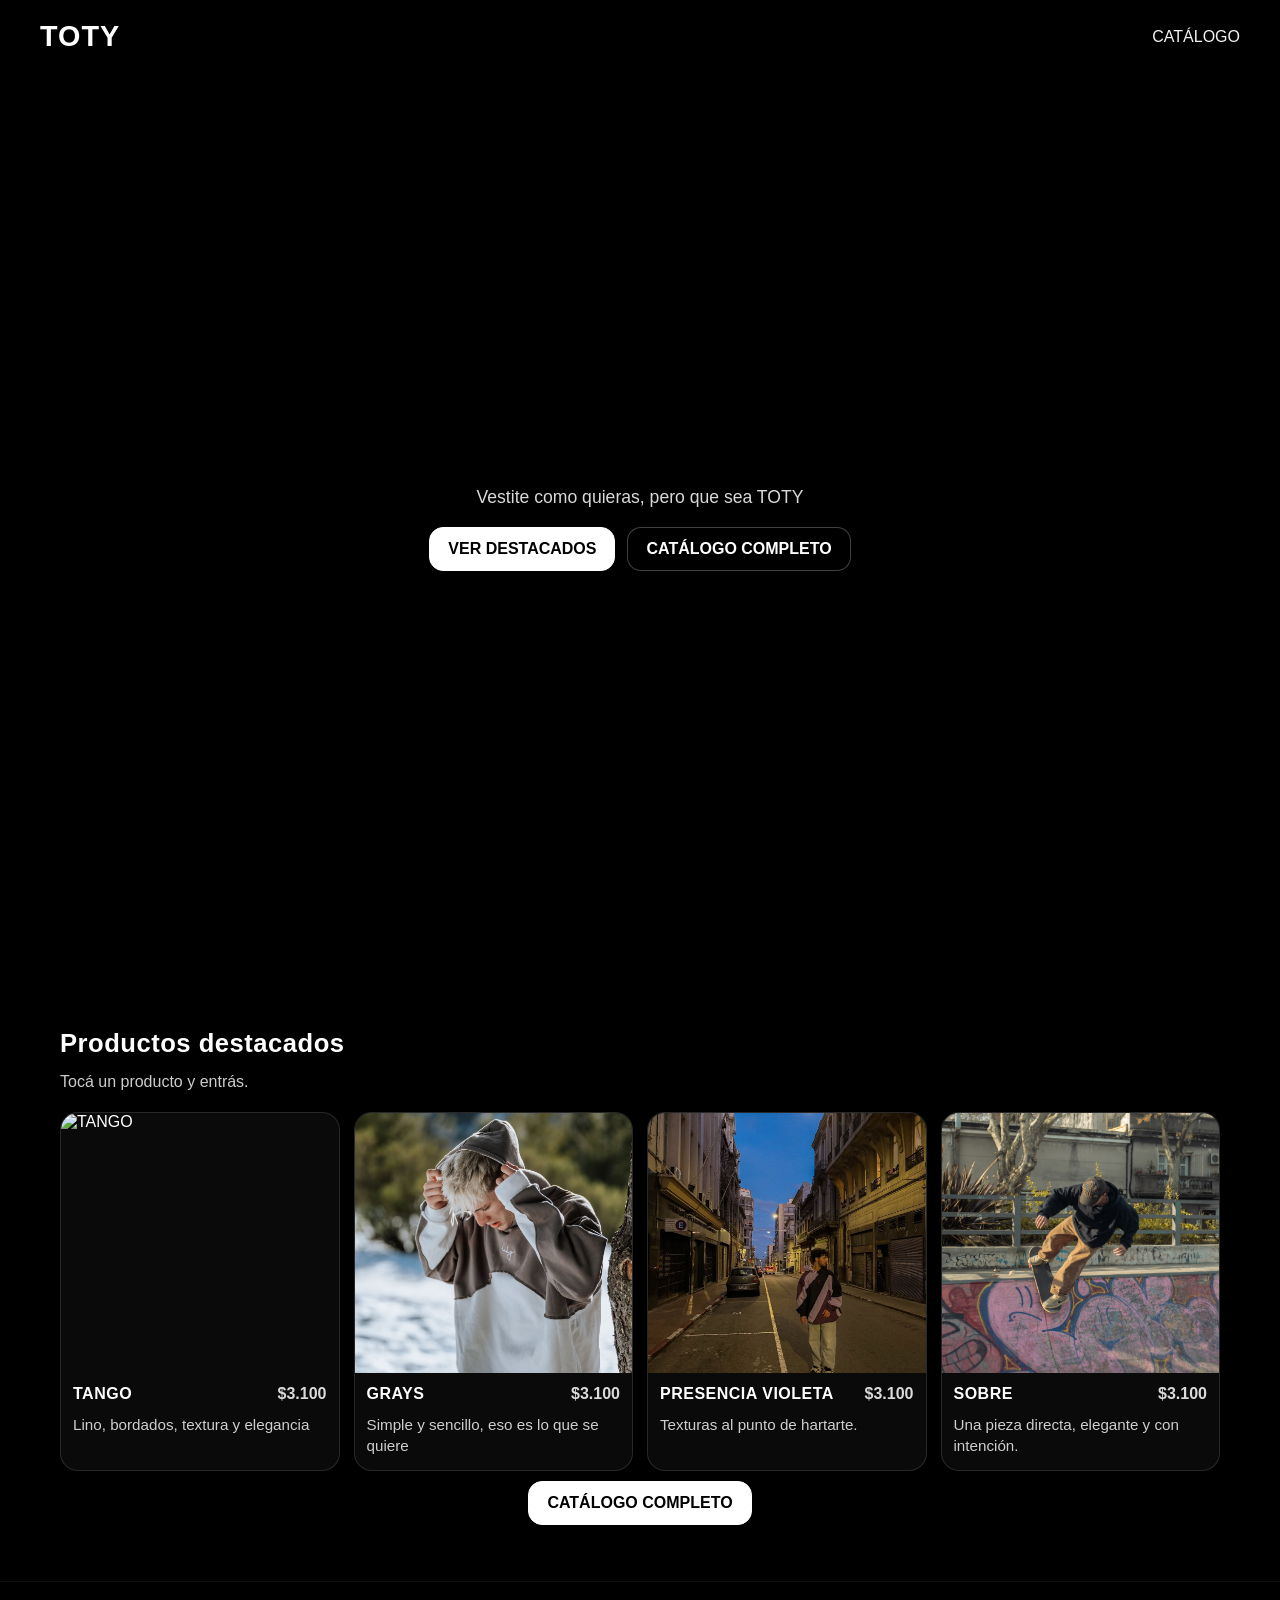
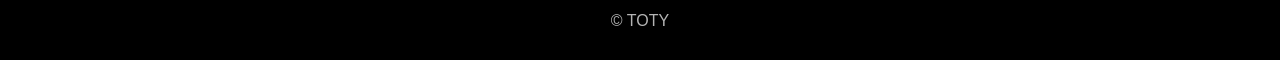
==== index.html @ a70271f5 "Update index.html" ====
<!DOCTYPE html>
<html lang="es">
<head>
  <meta charset="UTF-8" />
  <meta name="viewport" content="width=device-width, initial-scale=1.0" />
  <title>TOTY</title>
  <link rel="icon" type="image/png" href="favicon.jpg">

  <style>
    * { margin: 0; padding: 0; box-sizing: border-box; }

    body{
      font-family: 'Poppins', sans-serif;
      background: black;
      color: white;
      overflow-x: hidden;
    }

    header{
      padding: 20px 40px;
      display: flex;
      justify-content: space-between;
      align-items: center;
      background-color: rgba(0, 0, 0, 0.8);
      position: sticky;
      top: 0;
      z-index: 5;
      backdrop-filter: blur(8px);
    }

    .logo{
      font-size: 1.8rem;
      font-weight: bold;
      text-decoration: none;
      color: white;
      letter-spacing: 1px;
    }

    nav a{
      color: white;
      text-decoration: none;
      font-size: 1rem;
      opacity: .95;
    }

    /* HERO */
    .video-section{
      position: relative;
      width: 100%;
      height: 100vh;
      overflow: hidden;
      display: block;
    }

    /* En iOS usamos portada */
    .video-section.ios-no-video{
      background: #000 url("material/portada.jpg") center center / cover no-repeat;
    }

    video{
      width: 100%;
      height: 100vh;
      object-fit: cover;
      position: absolute;
      top: 0;
      left: 0;
      z-index: -2;
    }

    .video-section.ios-no-video video{ display:none; }

    .overlay{
      position: absolute;
      top: 0; left: 0;
      width: 100%; height: 100%;
      background: rgba(0,0,0,0.6);
      z-index: -1;
    }

    .hero-content{
      position:absolute;
      inset:0;
      display:flex;
      align-items:center;
      justify-content:center;
      text-align:center;
      padding: 0 20px;
      z-index: 1;
      pointer-events:none; /* dejamos que los clicks “pasen” salvo en links */
    }

    .hero-box{
      max-width: 820px;
      pointer-events:auto;
    }

    .hero-box p{
      margin-top: 10px;
      opacity: .85;
      line-height: 1.4;
      font-size: 1.1rem;
    }

    .cta-row{
      margin-top: 18px;
      display:flex;
      gap:12px;
      justify-content:center;
      flex-wrap:wrap;
    }

    .btn{
      display:inline-block;
      padding: 12px 18px;
      border-radius: 14px;
      text-decoration:none;
      font-weight:700;
      border: 1px solid rgba(255,255,255,.25);
      background: rgba(0,0,0,.35);
      backdrop-filter: blur(6px);
      color: white;
      pointer-events:auto;
    }

    .btn.primary{
      background: white;
      color: black;
      border-color: white;
    }

    /* ===== iOS: destacados dentro del primer pantallazo ===== */
    .ios-featured{
      position:absolute;
      left:0;
      right:0;
      bottom: 16px;
      padding: 0 16px;
      z-index: 2;
      display:none; /* solo iOS */
      pointer-events:auto;
    }

    body.is-ios .ios-featured{ display:block; }

    /* En iOS bajamos un poco el hero para que se “insinúe” que hay contenido */
    body.is-ios .video-section{ height: 92vh; }
    body.is-ios video{ display:none; }

    .ios-featured .label{
      text-align:left;
      font-weight:800;
      letter-spacing:.6px;
      font-size: .95rem;
      margin-bottom: 10px;
      opacity:.95;
    }

    .ios-strip{
      display:flex;
      gap: 12px;
      overflow-x: auto;
      -webkit-overflow-scrolling: touch;
      scroll-snap-type: x mandatory;
      padding-bottom: 6px;
    }

    .ios-strip::-webkit-scrollbar{ display:none; }

    .ios-card{
      min-width: 240px;
      flex: 0 0 auto;
      scroll-snap-align: start;
      text-decoration:none;
      color:white;
      border: 1px solid rgba(255,255,255,.14);
      border-radius: 18px;
      overflow:hidden;
      background: rgba(255,255,255,.05);
    }

    .ios-card img{
      width: 100%;
      height: 160px;
      object-fit: cover;
      display:block;
    }

    .ios-card .meta{
      padding: 10px 12px 12px 12px;
      display:flex;
      justify-content:space-between;
      gap:10px;
      align-items:flex-start;
    }

    .ios-card .name{ font-weight:800; letter-spacing:.4px; }
    .ios-card .price{ opacity:.85; font-weight:700; white-space:nowrap; }

    /* SECCIONES */
    .section{
      padding: 56px 20px;
      max-width: 1200px;
      margin: 0 auto;
    }

    .section h2{
      font-size: 1.6rem;
      margin-bottom: 12px;
      letter-spacing: .5px;
    }

    .section p.sub{
      opacity: .8;
      margin-bottom: 18px;
      line-height: 1.5;
    }

    .grid{
      display:grid;
      grid-template-columns: repeat(4, minmax(0, 1fr));
      gap: 14px;
    }

    @media (max-width: 980px){
      .grid{ grid-template-columns: repeat(2, minmax(0, 1fr)); }
      header{ padding: 16px 18px; }
    }

    /* CARD CLICKEABLE */
    .card-link{
      display:block;
      text-decoration:none;
      color:white;
      border: 1px solid rgba(255,255,255,.12);
      border-radius: 18px;
      overflow:hidden;
      background: rgba(255,255,255,.04);
      transition: transform .15s ease, border-color .15s ease;
    }

    .card-link:hover{
      transform: translateY(-2px);
      border-color: rgba(255,255,255,.28);
    }

    .card-link img{
      width:100%;
      height: 260px;
      object-fit: cover;
      display:block;
    }

    .card-link .info{
      padding: 12px;
      display:flex;
      justify-content:space-between;
      gap: 10px;
      align-items:flex-start;
    }

    .card-link .name{ font-weight: 800; letter-spacing: .5px; }
    .card-link .price{ opacity:.85; white-space:nowrap; font-weight:700; }

    .card-link .desc{
      padding: 0 12px 14px 12px;
      opacity:.8;
      font-size: .95rem;
      line-height: 1.35;
    }

    /* CTA catálogo completo */
    .catalogo-cta{
      display:flex;
      justify-content:center;
      padding: 10px 0 0 0;
    }

    footer{
      padding: 30px 20px;
      text-align:center;
      opacity:.7;
      border-top: 1px solid rgba(255,255,255,.08);
    }
  </style>
</head>

<body>

  <header>
    <a class="logo" href="index.html">TOTY</a>
    <nav>
      <a href="catalogo.html">CATÁLOGO</a>
    </nav>
  </header>

  <section class="video-section" id="videoSection">
    <video class="video-fondo" autoplay muted loop playsinline webkit-playsinline>
      <source src="material/video.mp4" type="video/mp4" />
    </video>

    <div class="overlay"></div>

    <div class="hero-content">
      <div class="hero-box">
        <p>Vestite como quieras, pero que sea TOTY</p>
        <div class="cta-row">
          <a class="btn primary" href="#destacados">VER DESTACADOS</a>
          <a class="btn" href="catalogo.html">CATÁLOGO COMPLETO</a>
        </div>
      </div>
    </div>

    <!-- iPhone: destacados en el primer pantallazo (swipe) -->
    <div class="ios-featured" id="iosFeatured">
      <div class="label">Destacados</div>
      <div class="ios-strip" id="iosStrip"></div>
    </div>
  </section>

  <section class="section" id="destacados">
    <h2>Productos destacados</h2>
    <p class="sub">Tocá un producto y entrás.</p>
    <div class="grid" id="featuredGrid"></div>

    <div class="catalogo-cta">
      <a class="btn primary" href="catalogo.html">CATÁLOGO COMPLETO</a>
    </div>
  </section>

  <footer>
    © TOTY
  </footer>

  <script>
    // Detectar iOS Safari
    (function() {
      const ua = navigator.userAgent || navigator.vendor || window.opera;
      const isIOS = /iPhone|iPad|iPod/i.test(ua);
      const isSafari = /Safari/i.test(ua) && !/CriOS|FxiOS|OPiOS|EdgiOS/i.test(ua);

      if (isIOS && isSafari) {
        document.body.classList.add("is-ios");
        const vs = document.getElementById("videoSection");
        if (vs) vs.classList.add("ios-no-video");
      }
    })();

    // Destacados (misma data para grilla y para iOS)
    const featuredProducts = [
      { id: "tango", name: "TANGO", price: "$3.100", img: "material/buzo negro/IMG_2158.JPG", desc: "Lino, bordados, textura y elegancia" },
      { id: "grays", name: "GRAYS", price: "$3.100", img: "material/buzo gris/SaveClip.App_451575151_7862133527204979_7448834506020092258_n.jpg", desc: "Simple y sencillo, eso es lo que se quiere" },
      { id: "presencia-violeta", name: "PRESENCIA VIOLETA", price: "$3.100", img: "material/buzo violeta/4.jpg", desc: "Texturas al punto de hartarte." },
      { id: "sobre", name: "SOBRE", price: "$3.100", img: "material/buzo sobre/1.jpg", desc: "Una pieza directa, elegante y con intención." }
    ];

    // Grilla normal (abajo)
    const grid = document.getElementById("featuredGrid");
    if (grid) {
      grid.innerHTML = featuredProducts.map(p => `
        <a class="card-link" href="catalogo.html?product=${encodeURIComponent(p.id)}" aria-label="Ver ${p.name}">
          <img src="${p.img}" alt="${p.name}">
          <div class="info">
            <div class="name">${p.name}</div>
            <div class="price">${p.price}</div>
          </div>
          <div class="desc">${p.desc}</div>
        </a>
      `).join("");
    }

    // iOS strip (dentro del hero)
    const iosStrip = document.getElementById("iosStrip");
    if (document.body.classList.contains("is-ios") && iosStrip) {
      iosStrip.innerHTML = featuredProducts.map(p => `
        <a class="ios-card" href="catalogo.html?product=${encodeURIComponent(p.id)}" aria-label="Ver ${p.name}">
          <img src="${p.img}" alt="${p.name}">
          <div class="meta">
            <div class="name">${p.name}</div>
            <div class="price">${p.price}</div>
          </div>
        </a>
      `).join("");
    }
  </script>

</body>
</html>
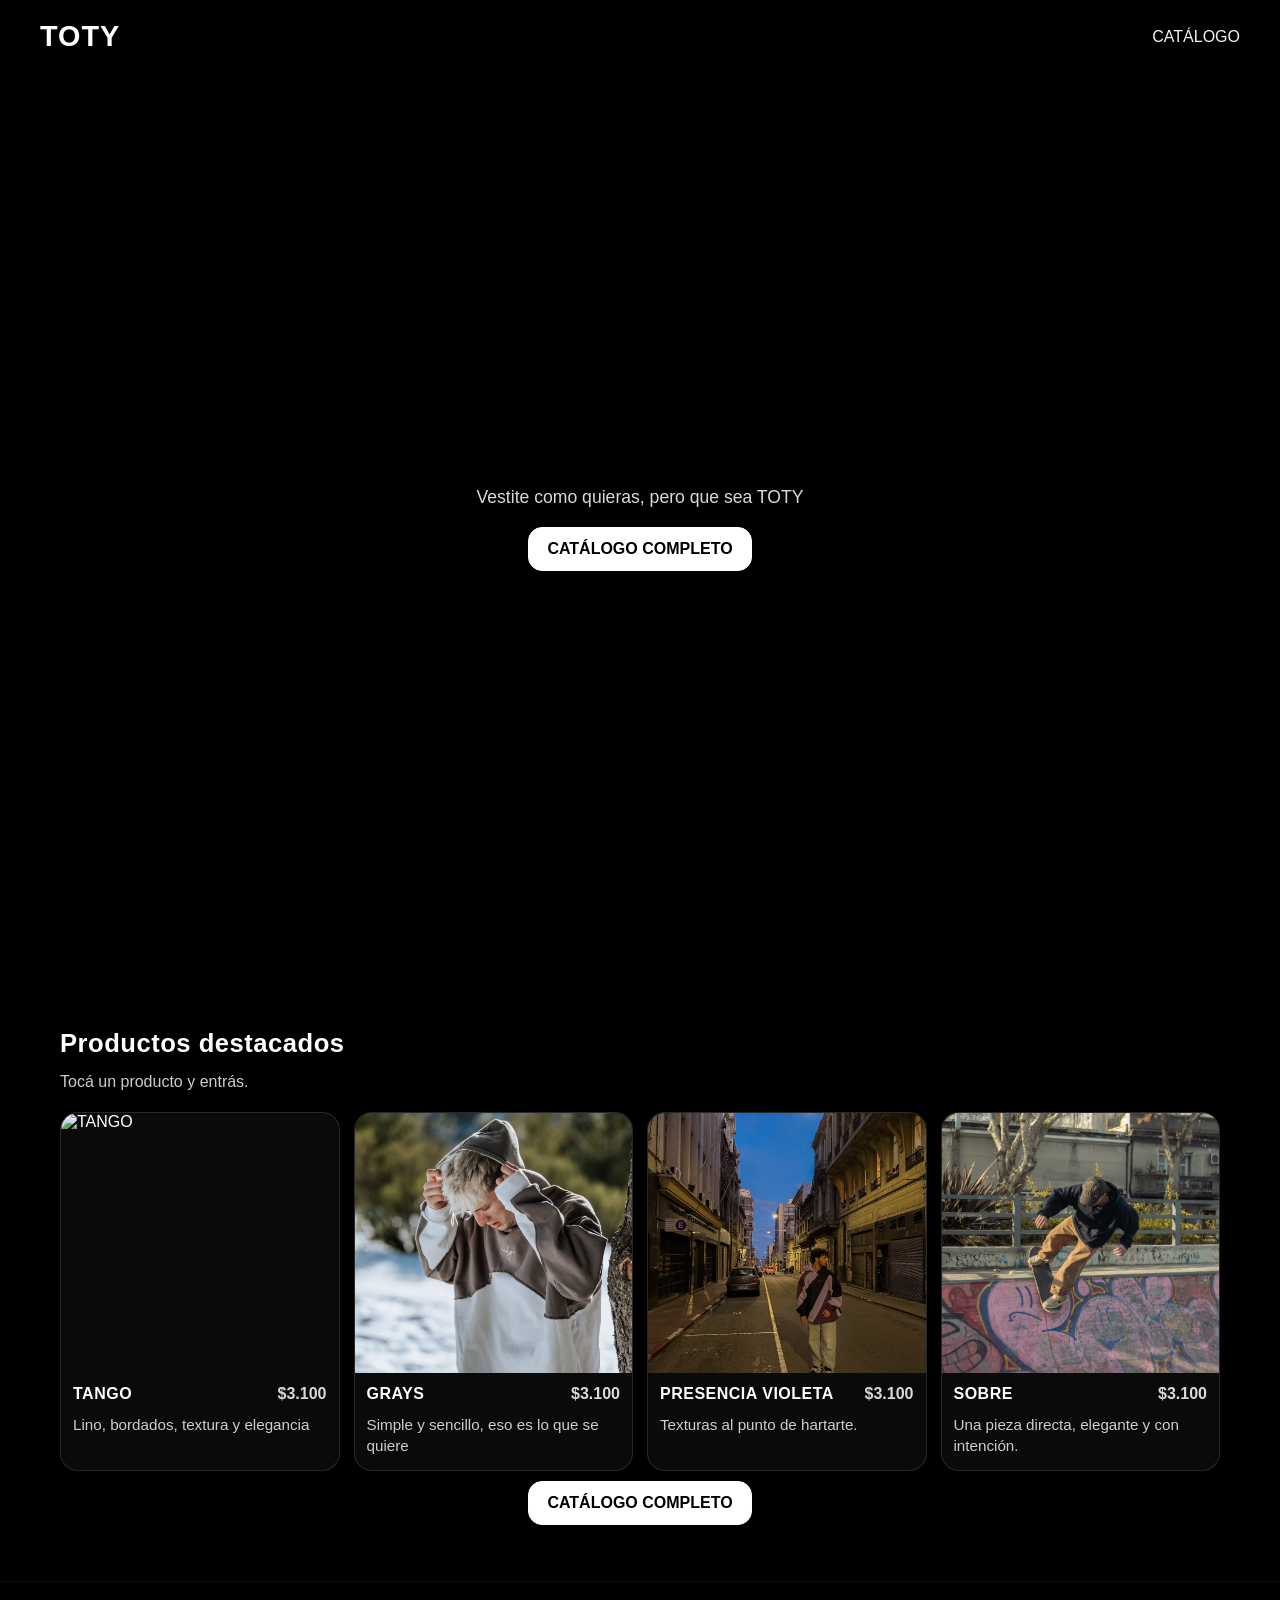
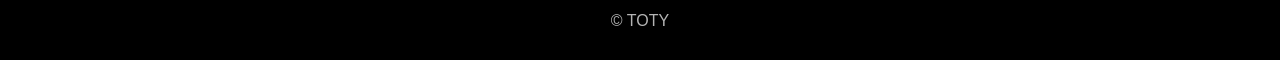
==== commit 833849b1: "Update index.html" ====
--- a/index.html
+++ b/index.html
@@ -43,18 +43,13 @@
       opacity: .95;
     }
 
-    /* HERO */
+    /* HERO (desktop / android / etc con video) */
     .video-section{
       position: relative;
       width: 100%;
       height: 100vh;
       overflow: hidden;
       display: block;
-    }
-
-    /* En iOS usamos portada */
-    .video-section.ios-no-video{
-      background: #000 url("material/portada.jpg") center center / cover no-repeat;
     }
 
     video{
@@ -66,8 +61,6 @@
       left: 0;
       z-index: -2;
     }
-
-    .video-section.ios-no-video video{ display:none; }
 
     .overlay{
       position: absolute;
@@ -86,12 +79,10 @@
       text-align:center;
       padding: 0 20px;
       z-index: 1;
-      pointer-events:none; /* dejamos que los clicks “pasen” salvo en links */
     }
 
     .hero-box{
       max-width: 820px;
-      pointer-events:auto;
     }
 
     .hero-box p{
@@ -119,7 +110,6 @@
       background: rgba(0,0,0,.35);
       backdrop-filter: blur(6px);
       color: white;
-      pointer-events:auto;
     }
 
     .btn.primary{
@@ -128,75 +118,102 @@
       border-color: white;
     }
 
-    /* ===== iOS: destacados dentro del primer pantallazo ===== */
-    .ios-featured{
+    /* ===== iPhone/Safari: HERO distinto (portada + destacados 2x2 arriba) ===== */
+    body.is-ios .video-section{
+      height: auto;
+      min-height: 0;
+      background: #000 url("material/portada.jpg") center center / cover no-repeat;
+
+      /* más aire arriba para ver más la foto */
+      padding: 96px 14px 18px 14px;
+    }
+
+    body.is-ios video{ display:none; }
+
+    body.is-ios .overlay{
       position:absolute;
-      left:0;
-      right:0;
-      bottom: 16px;
-      padding: 0 16px;
+      inset:0;
+      background: rgba(0,0,0,0.72);
+    }
+
+    body.is-ios .hero-content{
+      position: relative;
+      padding: 24px 0 14px 0;
+      align-items: flex-start;
+      justify-content: center;
+    }
+
+    body.is-ios .cta-row{
+      margin-top: 14px;
+    }
+
+    /* En iPhone: destacados dentro del hero, grilla premium */
+    .ios-featured-grid{
+      display:none;
+      position: relative;
       z-index: 2;
-      display:none; /* solo iOS */
-      pointer-events:auto;
-    }
-
-    body.is-ios .ios-featured{ display:block; }
-
-    /* En iOS bajamos un poco el hero para que se “insinúe” que hay contenido */
-    body.is-ios .video-section{ height: 92vh; }
-    body.is-ios video{ display:none; }
-
-    .ios-featured .label{
+      margin-top: 56px; /* bajada para que se vea más portada */
+    }
+
+    body.is-ios .ios-featured-grid{
+      display:block;
+    }
+
+    .ios-label{
+      font-weight: 800;
+      letter-spacing: .6px;
+      font-size: .95rem;
+      opacity: .95;
       text-align:left;
-      font-weight:800;
-      letter-spacing:.6px;
-      font-size: .95rem;
       margin-bottom: 10px;
-      opacity:.95;
-    }
-
-    .ios-strip{
-      display:flex;
-      gap: 12px;
-      overflow-x: auto;
-      -webkit-overflow-scrolling: touch;
-      scroll-snap-type: x mandatory;
-      padding-bottom: 6px;
-    }
-
-    .ios-strip::-webkit-scrollbar{ display:none; }
+    }
+
+    .ios-grid{
+      display:grid;
+      grid-template-columns: repeat(2, minmax(0, 1fr));
+      gap: 10px;
+    }
 
     .ios-card{
-      min-width: 240px;
-      flex: 0 0 auto;
-      scroll-snap-align: start;
+      display:block;
       text-decoration:none;
       color:white;
       border: 1px solid rgba(255,255,255,.14);
-      border-radius: 18px;
+      border-radius: 16px;
       overflow:hidden;
-      background: rgba(255,255,255,.05);
+      background: rgba(255,255,255,.06);
     }
 
     .ios-card img{
       width: 100%;
-      height: 160px;
+      aspect-ratio: 1 / 1;
       object-fit: cover;
       display:block;
     }
 
     .ios-card .meta{
-      padding: 10px 12px 12px 12px;
+      padding: 10px 10px 12px 10px;
       display:flex;
       justify-content:space-between;
-      gap:10px;
+      gap: 10px;
       align-items:flex-start;
     }
 
-    .ios-card .name{ font-weight:800; letter-spacing:.4px; }
-    .ios-card .price{ opacity:.85; font-weight:700; white-space:nowrap; }
-
-    /* SECCIONES */
+    .ios-card .name{
+      font-weight: 800;
+      letter-spacing: .4px;
+      font-size: .9rem;
+      line-height: 1.1;
+    }
+
+    .ios-card .price{
+      opacity: .82;
+      font-weight: 700;
+      font-size: .9rem;
+      white-space: nowrap;
+    }
+
+    /* SECCIONES (resto de la página) */
     .section{
       padding: 56px 20px;
       max-width: 1200px;
@@ -226,7 +243,6 @@
       header{ padding: 16px 18px; }
     }
 
-    /* CARD CLICKEABLE */
     .card-link{
       display:block;
       text-decoration:none;
@@ -268,7 +284,6 @@
       line-height: 1.35;
     }
 
-    /* CTA catálogo completo */
     .catalogo-cta{
       display:flex;
       justify-content:center;
@@ -280,6 +295,11 @@
       text-align:center;
       opacity:.7;
       border-top: 1px solid rgba(255,255,255,.08);
+    }
+
+    /* ✅ En iPhone/Safari: NO repetir destacados abajo */
+    body.is-ios #destacados{
+      display: none;
     }
   </style>
 </head>
@@ -303,20 +323,21 @@
     <div class="hero-content">
       <div class="hero-box">
         <p>Vestite como quieras, pero que sea TOTY</p>
+
         <div class="cta-row">
-          <a class="btn primary" href="#destacados">VER DESTACADOS</a>
-          <a class="btn" href="catalogo.html">CATÁLOGO COMPLETO</a>
+          <a class="btn primary" href="catalogo.html">CATÁLOGO COMPLETO</a>
+        </div>
+
+        <!-- iPhone: destacados arriba, grilla 2x2 -->
+        <div class="ios-featured-grid" id="iosFeaturedGrid">
+          <div class="ios-label">Destacados</div>
+          <div class="ios-grid" id="iosGrid"></div>
         </div>
       </div>
     </div>
-
-    <!-- iPhone: destacados en el primer pantallazo (swipe) -->
-    <div class="ios-featured" id="iosFeatured">
-      <div class="label">Destacados</div>
-      <div class="ios-strip" id="iosStrip"></div>
-    </div>
   </section>
 
+  <!-- Sección normal (solo desktop/Android). En iPhone se oculta por CSS. -->
   <section class="section" id="destacados">
     <h2>Productos destacados</h2>
     <p class="sub">Tocá un producto y entrás.</p>
@@ -332,7 +353,7 @@
   </footer>
 
   <script>
-    // Detectar iOS Safari
+    // Detectar iOS Safari (solo para cambiar layout)
     (function() {
       const ua = navigator.userAgent || navigator.vendor || window.opera;
       const isIOS = /iPhone|iPad|iPod/i.test(ua);
@@ -340,24 +361,22 @@
 
       if (isIOS && isSafari) {
         document.body.classList.add("is-ios");
-        const vs = document.getElementById("videoSection");
-        if (vs) vs.classList.add("ios-no-video");
       }
     })();
 
-    // Destacados (misma data para grilla y para iOS)
+    // ✅ Ahora cada destacado va DIRECTO al producto (url del HTML)
     const featuredProducts = [
-      { id: "tango", name: "TANGO", price: "$3.100", img: "material/buzo negro/IMG_2158.JPG", desc: "Lino, bordados, textura y elegancia" },
-      { id: "grays", name: "GRAYS", price: "$3.100", img: "material/buzo gris/SaveClip.App_451575151_7862133527204979_7448834506020092258_n.jpg", desc: "Simple y sencillo, eso es lo que se quiere" },
-      { id: "presencia-violeta", name: "PRESENCIA VIOLETA", price: "$3.100", img: "material/buzo violeta/4.jpg", desc: "Texturas al punto de hartarte." },
-      { id: "sobre", name: "SOBRE", price: "$3.100", img: "material/buzo sobre/1.jpg", desc: "Una pieza directa, elegante y con intención." }
+      { url: "tango.html", name: "TANGO", price: "$3.100", img: "material/buzo negro/IMG_2158.JPG", desc: "Lino, bordados, textura y elegancia" },
+      { url: "grays.html", name: "GRAYS", price: "$3.100", img: "material/buzo gris/SaveClip.App_451575151_7862133527204979_7448834506020092258_n.jpg", desc: "Simple y sencillo, eso es lo que se quiere" },
+      { url: "presenciaVioleta.html", name: "PRESENCIA VIOLETA", price: "$3.100", img: "material/buzo violeta/4.jpg", desc: "Texturas al punto de hartarte." },
+      { url: "sobre.html", name: "SOBRE", price: "$3.100", img: "material/buzo sobre/1.jpg", desc: "Una pieza directa, elegante y con intención." }
     ];
 
-    // Grilla normal (abajo)
+    // Grilla normal (desktop/Android)
     const grid = document.getElementById("featuredGrid");
     if (grid) {
       grid.innerHTML = featuredProducts.map(p => `
-        <a class="card-link" href="catalogo.html?product=${encodeURIComponent(p.id)}" aria-label="Ver ${p.name}">
+        <a class="card-link" href="${p.url}" aria-label="Ver ${p.name}">
           <img src="${p.img}" alt="${p.name}">
           <div class="info">
             <div class="name">${p.name}</div>
@@ -368,11 +387,11 @@
       `).join("");
     }
 
-    // iOS strip (dentro del hero)
-    const iosStrip = document.getElementById("iosStrip");
-    if (document.body.classList.contains("is-ios") && iosStrip) {
-      iosStrip.innerHTML = featuredProducts.map(p => `
-        <a class="ios-card" href="catalogo.html?product=${encodeURIComponent(p.id)}" aria-label="Ver ${p.name}">
+    // iPhone grid (2x2 arriba)
+    const iosGrid = document.getElementById("iosGrid");
+    if (document.body.classList.contains("is-ios") && iosGrid) {
+      iosGrid.innerHTML = featuredProducts.map(p => `
+        <a class="ios-card" href="${p.url}" aria-label="Ver ${p.name}">
           <img src="${p.img}" alt="${p.name}">
           <div class="meta">
             <div class="name">${p.name}</div>
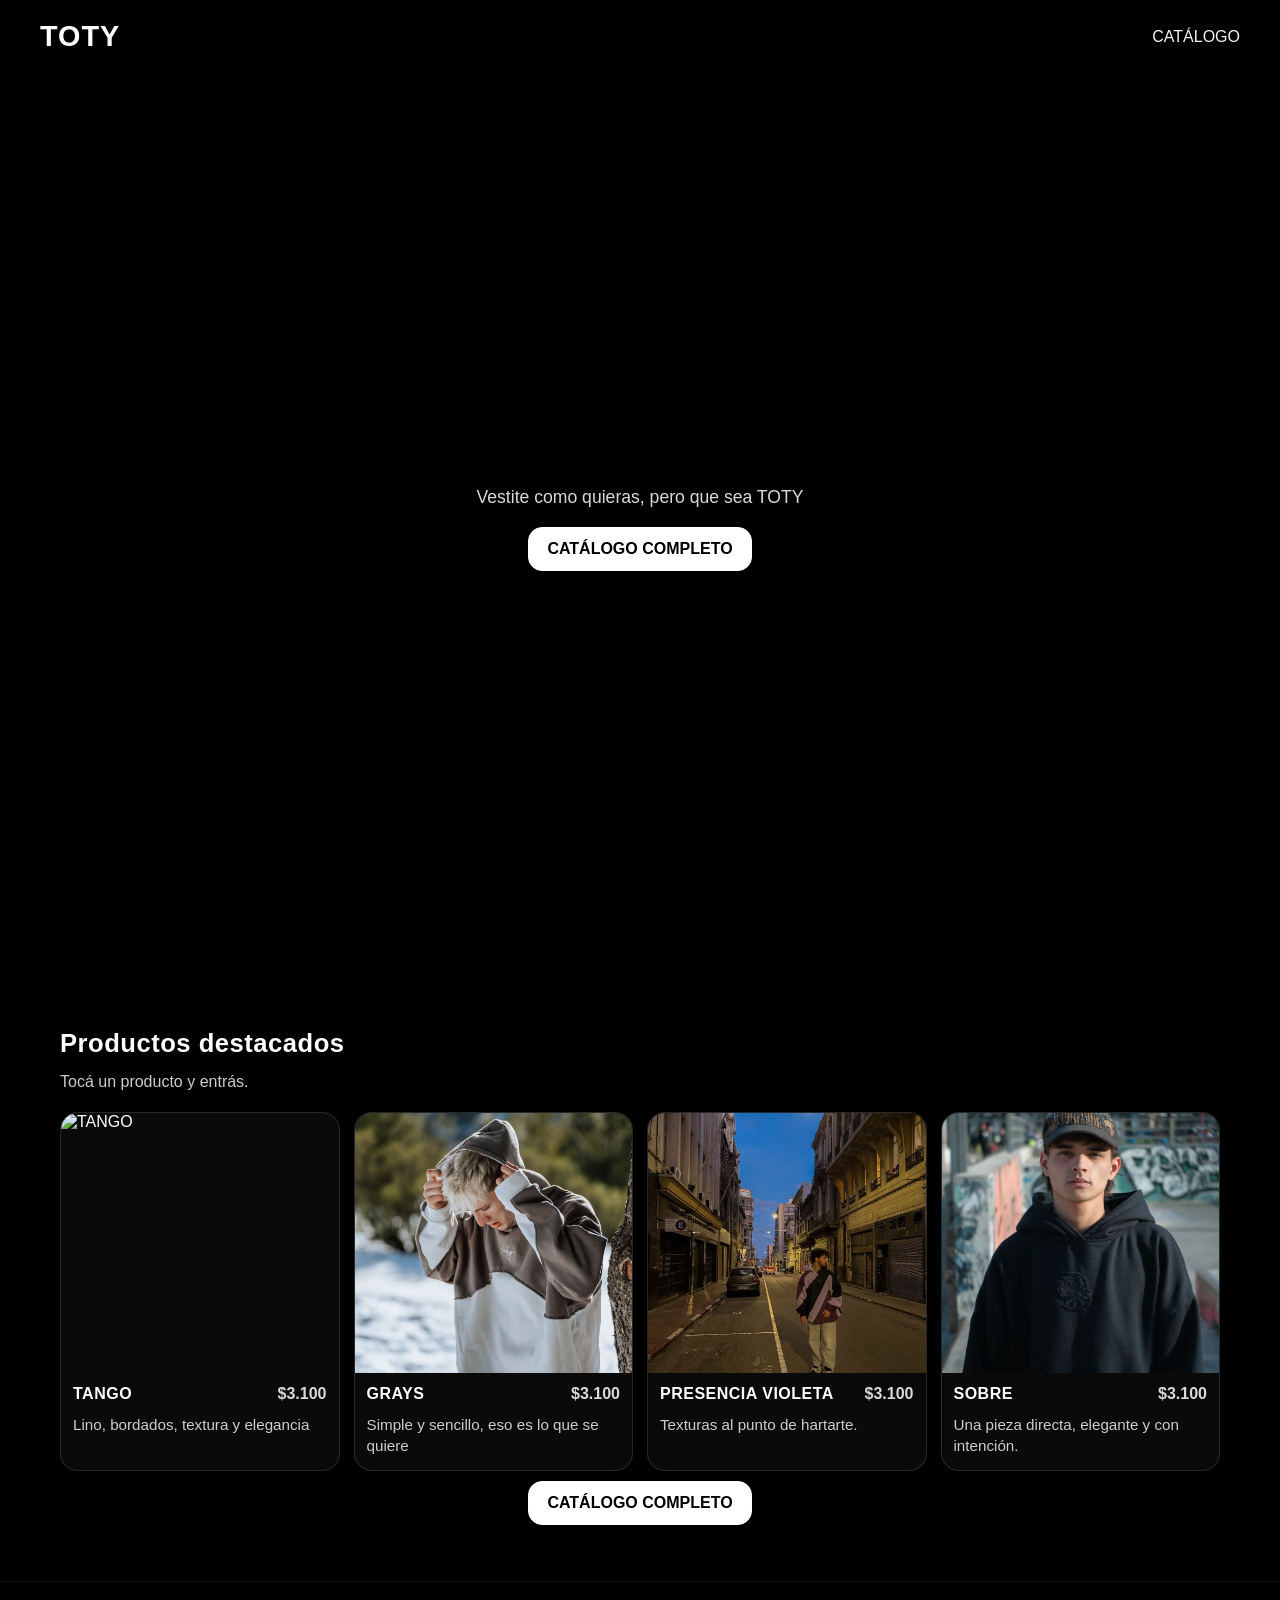
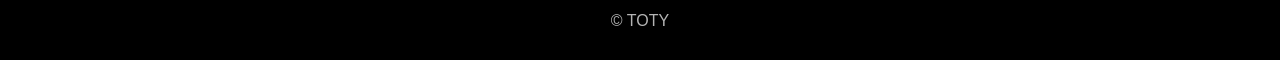
==== commit 19ffc7a3: "Update index.html" ====
--- a/index.html
+++ b/index.html
@@ -369,7 +369,7 @@
       { url: "tango.html", name: "TANGO", price: "$3.100", img: "material/buzo negro/IMG_2158.JPG", desc: "Lino, bordados, textura y elegancia" },
       { url: "grays.html", name: "GRAYS", price: "$3.100", img: "material/buzo gris/SaveClip.App_451575151_7862133527204979_7448834506020092258_n.jpg", desc: "Simple y sencillo, eso es lo que se quiere" },
       { url: "presenciaVioleta.html", name: "PRESENCIA VIOLETA", price: "$3.100", img: "material/buzo violeta/4.jpg", desc: "Texturas al punto de hartarte." },
-      { url: "sobre.html", name: "SOBRE", price: "$3.100", img: "material/buzo sobre/1.jpg", desc: "Una pieza directa, elegante y con intención." }
+      { url: "sobre.html", name: "SOBRE", price: "$3.100", img: "material/buzo sobre/2.jpg", desc: "Una pieza directa, elegante y con intención." }
     ];
 
     // Grilla normal (desktop/Android)
@@ -404,3 +404,4 @@
 
 </body>
 </html>
+
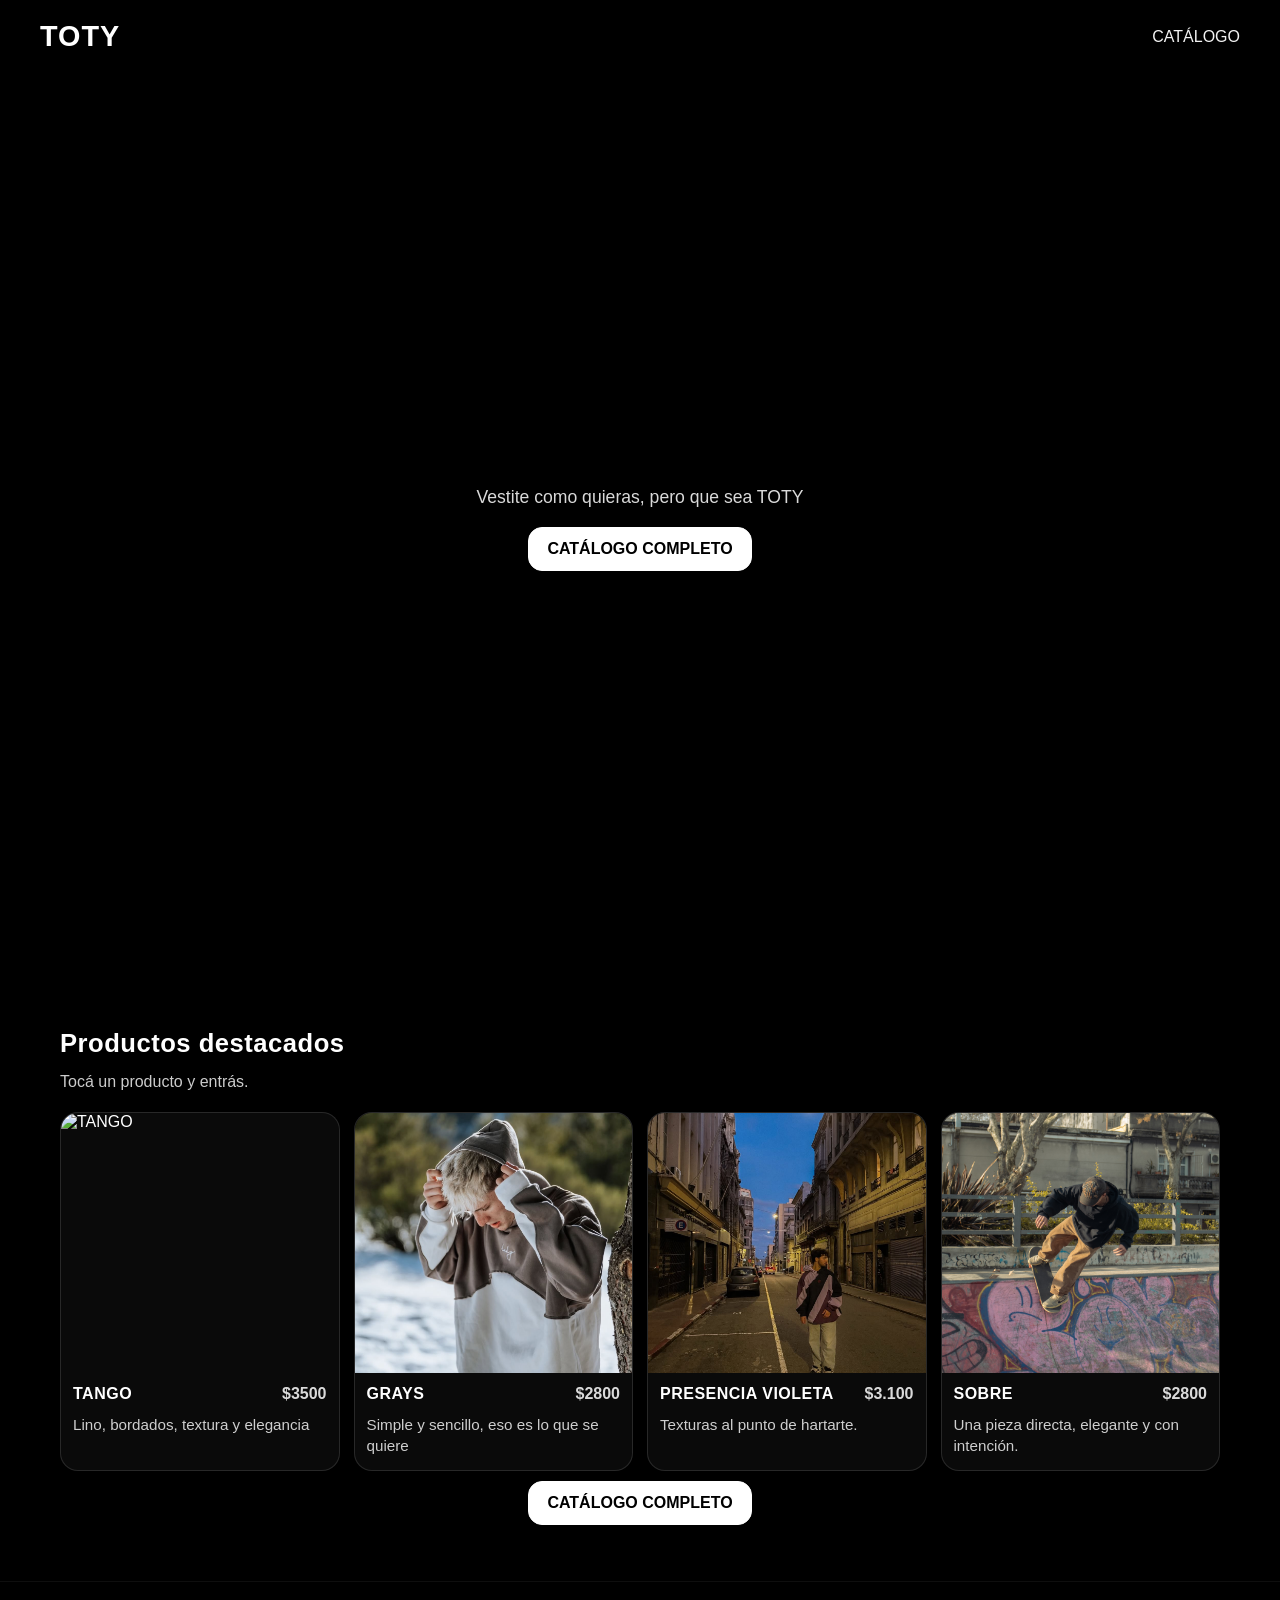
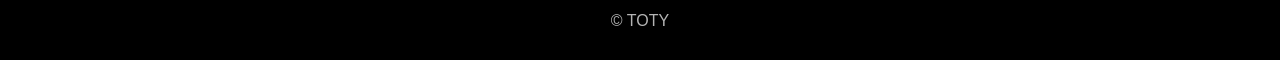
==== commit 58f93079: "Update index.html" ====
--- a/index.html
+++ b/index.html
@@ -366,11 +366,12 @@
 
     // ✅ Ahora cada destacado va DIRECTO al producto (url del HTML)
     const featuredProducts = [
-      { url: "tango.html", name: "TANGO", price: "$3.100", img: "material/buzo negro/IMG_2158.JPG", desc: "Lino, bordados, textura y elegancia" },
-      { url: "grays.html", name: "GRAYS", price: "$3.100", img: "material/buzo gris/SaveClip.App_451575151_7862133527204979_7448834506020092258_n.jpg", desc: "Simple y sencillo, eso es lo que se quiere" },
+      { url: "tango.html", name: "TANGO", price: "$3500", img: "material/buzo negro/IMG_2158.JPG", desc: "Lino, bordados, textura y elegancia" },
+      { url: "grays.html", name: "GRAYS", price: "$2800", img: "material/buzo gris/SaveClip.App_451575151_7862133527204979_7448834506020092258_n.jpg", desc: "Simple y sencillo, eso es lo que se quiere" },
       { url: "presenciaVioleta.html", name: "PRESENCIA VIOLETA", price: "$3.100", img: "material/buzo violeta/4.jpg", desc: "Texturas al punto de hartarte." },
-      { url: "sobre.html", name: "SOBRE", price: "$3.100", img: "material/buzo sobre/2.jpg", desc: "Una pieza directa, elegante y con intención." }
+      { url: "sobre.html", name: "SOBRE", price: "$2800", img: "material/buzo sobre/1.jpg", desc: "Una pieza directa, elegante y con intención." }
     ];
+
 
     // Grilla normal (desktop/Android)
     const grid = document.getElementById("featuredGrid");
@@ -405,3 +406,4 @@
 </body>
 </html>
 
+
